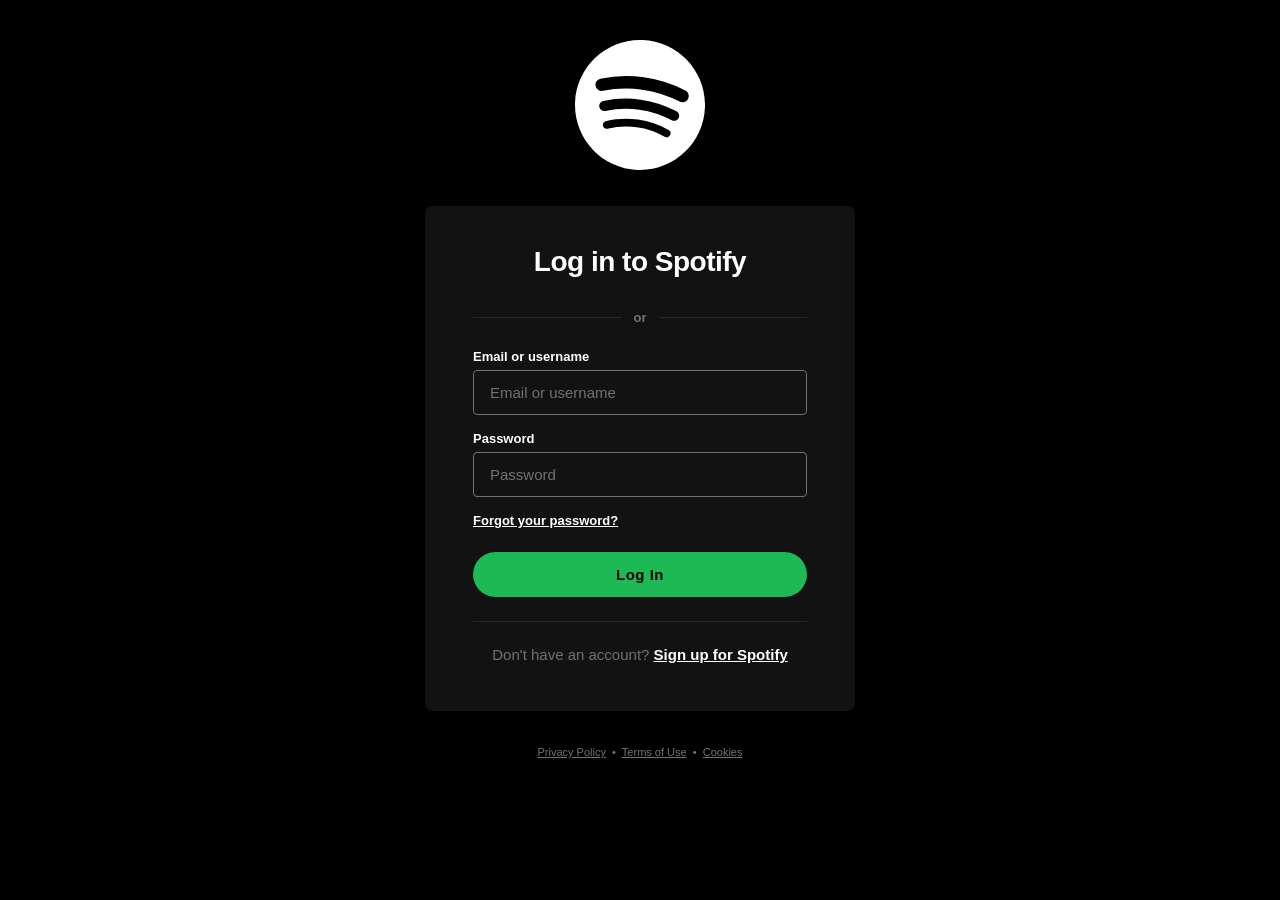
==== login.html @ a3a02062 "changes" ====
<!DOCTYPE html>
<html lang="en">
<head>
    <meta charset="UTF-8">
    <meta name="viewport" content="width=device-width, initial-scale=1.0">
    <title>Spotify - Login</title>
    <link rel="stylesheet" href="login.css">
</head>
<body>

    <div class="logo">
        <img src="logo.svg" alt="Spotify">
    </div>

    <div class="card">
        <h1>Log in to Spotify</h1>

        <div class="divider">
            <hr><span>or</span><hr>
        </div>

        <div class="error-msg" id="errorMsg"></div>

        <div class="field">
            <label>Email or username</label>
            <input type="text" id="emailInput" placeholder="Email or username">
        </div>

        <div class="field">
            <label>Password</label>
            <input type="password" id="passInput" placeholder="Password">
        </div>

        <span class="forgot">Forgot your password?</span>

        <button class="login-btn" id="loginBtn">Log In</button>

        <div class="signup-link">
            Don't have an account? <a href="#">Sign up for Spotify</a>
        </div>
    </div>

    <footer>
        <p>
            <a href="#">Privacy Policy</a> &nbsp;•&nbsp;
            <a href="#">Terms of Use</a> &nbsp;•&nbsp;
            <a href="#">Cookies</a>
        </p>
    </footer>

    <script src="login.js"></script>
</body>
</html>
---- login.css ----
* {
            margin: 0;
            padding: 0;
            box-sizing: border-box;
        }

        body {
            background: #000;
            color: #fff;
            font-family: 'Helvetica Neue', Arial, sans-serif;
            min-height: 100vh;
            display: flex;
            flex-direction: column;
            align-items: center;
        }

        /* ── LOGO ── */
        .logo {
            padding: 40px 0 32px;
        }

        .logo img {
            width: 130px;
            filter: invert(1);
        }

        /* ── CARD ── */
        .card {
            background: #121212;
            border-radius: 8px;
            padding: 40px 48px 48px;
            width: 100%;
            max-width: 430px;
            display: flex;
            flex-direction: column;
            align-items: center;
            animation: fadeUp 0.4s ease;
        }

        @keyframes fadeUp {
            from { opacity: 0; transform: translateY(16px); }
            to   { opacity: 1; transform: translateY(0); }
        }

        .card h1 {
            font-size: 28px;
            font-weight: 700;
            text-align: center;
            margin-bottom: 32px;
            letter-spacing: -0.5px;
        }

        /* ── DIVIDER ── */
        .divider {
            width: 100%;
            display: flex;
            align-items: center;
            gap: 12px;
            margin-bottom: 24px;
        }

        .divider hr {
            flex: 1;
            border: none;
            border-top: 1px solid #292929;
        }

        .divider span {
            font-size: 13px;
            color: #727272;
            font-weight: 700;
        }

        /* ── FORM FIELDS ── */
        .field {
            width: 100%;
            display: flex;
            flex-direction: column;
            gap: 6px;
            margin-bottom: 16px;
        }

        .field label {
            font-size: 13px;
            font-weight: 700;
        }

        .field input {
            width: 100%;
            padding: 13px 16px;
            background: #121212;
            border: 1px solid #727272;
            border-radius: 4px;
            color: #fff;
            font-size: 15px;
            font-family: inherit;
            outline: none;
            transition: border-color 0.15s, box-shadow 0.15s;
        }

        .field input:focus {
            border-color: #fff;
            box-shadow: 0 0 0 2px rgba(255,255,255,0.15);
        }

        .field input::placeholder {
            color: #727272;
        }

        /* ── FORGOT PASSWORD ── */
        .forgot {
            width: 100%;
            text-align: left;
            font-size: 13px;
            color: #fff;
            text-decoration: underline;
            cursor: pointer;
            font-weight: 700;
            margin-bottom: 24px;
            transition: color 0.15s;
        }

        .forgot:hover { color: #1DB954; }

        /* ── LOGIN BUTTON ── */
        .login-btn {
            width: 100%;
            padding: 14px;
            background: #1DB954;
            border: none;
            border-radius: 30px;
            color: #000;
            font-size: 15px;
            font-weight: 700;
            cursor: pointer;
            font-family: inherit;
            letter-spacing: 0.5px;
            transition: background 0.15s, transform 0.1s;
            margin-bottom: 24px;
        }

        .login-btn:hover {
            background: #1ed760;
            transform: scale(1.02);
        }

        .login-btn:active { transform: scale(0.98); }

        /* ── ERROR MESSAGE ── */
        .error-msg {
            width: 100%;
            background: #e91429;
            color: #fff;
            font-size: 13px;
            font-weight: 700;
            padding: 10px 14px;
            border-radius: 4px;
            margin-bottom: 12px;
            display: none;
        }

        .error-msg.show { display: block; }

        /* ── SIGNUP LINK ── */
        .signup-link {
            width: 100%;
            text-align: center;
            padding-top: 24px;
            border-top: 1px solid #292929;
            font-size: 15px;
            color: #727272;
        }

        .signup-link a {
            color: #fff;
            font-weight: 700;
            text-decoration: underline;
            cursor: pointer;
            transition: color 0.15s;
        }

        .signup-link a:hover { color: #1DB954; }

        /* ── FOOTER ── */
        footer {
            margin-top: 32px;
            padding-bottom: 32px;
            text-align: center;
        }

        footer p {
            font-size: 11px;
            color: #727272;
            line-height: 1.8;
        }

        footer a {
            color: #727272;
            text-decoration: underline;
        }

        footer a:hover { color: #fff; }

        /* ── RESPONSIVE ── */
        @media (max-width: 480px) {
            .card {
                padding: 32px 24px 40px;
                border-radius: 0;
            }
            .card h1 { font-size: 22px; }
        }
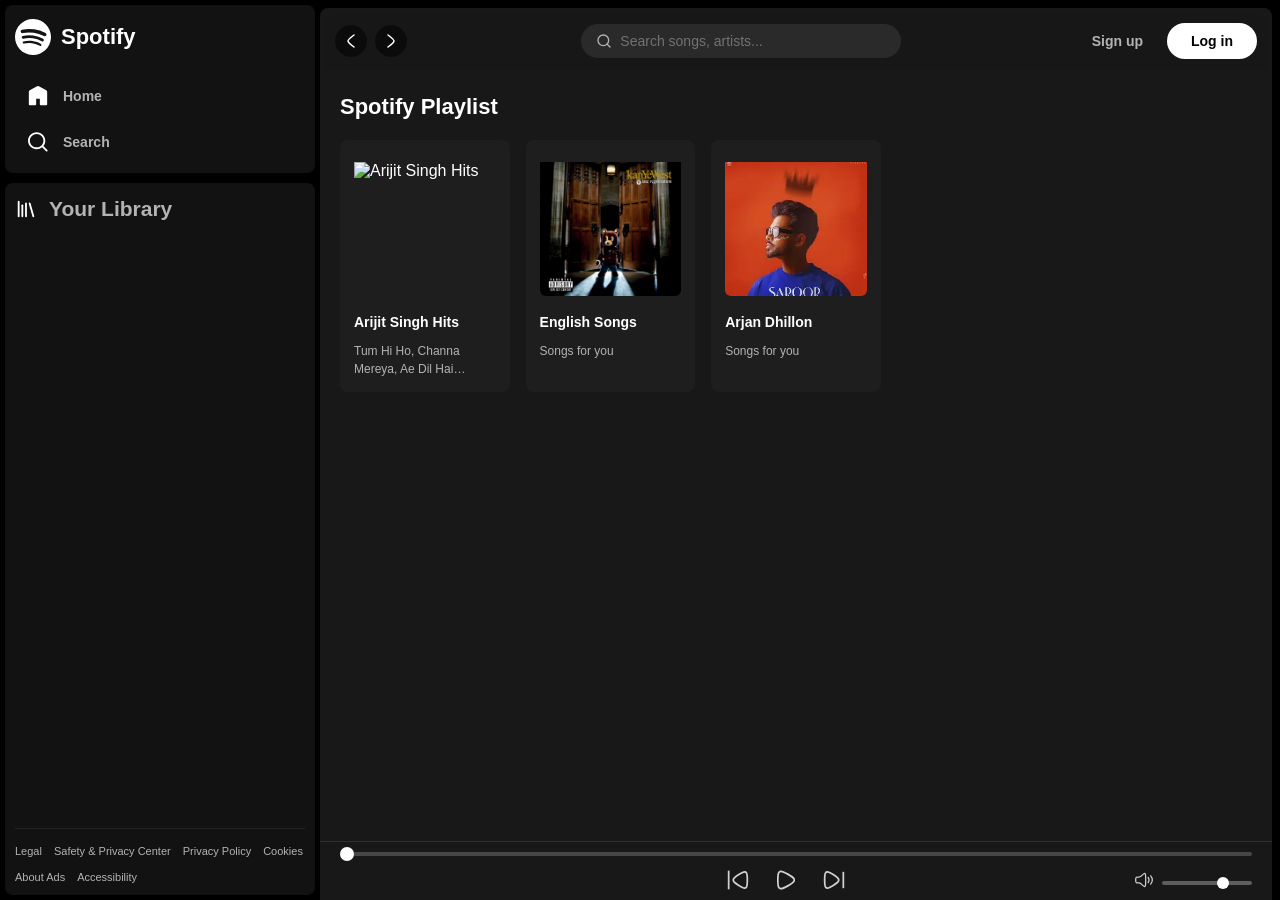
==== commit 5e4e7bc2: "search" ====
--- a/login.html
+++ b/login.html
@@ -3,51 +3,116 @@
 <head>
     <meta charset="UTF-8">
     <meta name="viewport" content="width=device-width, initial-scale=1.0">
-    <title>Spotify - Login</title>
-    <link rel="stylesheet" href="login.css">
+    <title>Spotify - Web player: Music for everyone</title>
+    <link rel="stylesheet" href="style.css">
+    <link rel="stylesheet" href="utility.css">
 </head>
 <body>
+    <div class="container flex bg_black">
 
-    <div class="logo">
-        <img src="logo.svg" alt="Spotify">
-    </div>
+        <!-- LEFT SIDEBAR -->
+        <div class="left bg_black">
+            <div class="close" id="closeBtn">
+                <img class="invert" src="cancel.svg" alt="close">
+            </div>
 
-    <div class="card">
-        <h1>Log in to Spotify</h1>
+            <div class="p-1 m-1 rounded home bg_grey">
+                <div class="logo">
+                    <img class="invert" src="logo.svg" alt="Logo">
+                    <h2 class="m-1">Spotify</h2>
+                </div>
+                <ul>
+                    <li><img class="invert" src="home.svg" alt="Home"> <a class="link" href="#">Home</a></li>
+                    <li><img class="invert" src="srch.svg" alt="Search"> <a class="link" href="#">Search</a></li>
+                </ul>
+            </div>
 
-        <div class="divider">
-            <hr><span>or</span><hr>
+            <div class="p-1 m-1 rounded lib bg_grey">
+                <div class="heading">
+                    <img class="invert" src="library-svgrepo-com.svg" alt="Library">
+                    <h2>Your Library</h2>
+                </div>
+                <div class="songList">
+                    <ul></ul>
+                </div>
+                <div class="footer">
+                    <div><a href="https://www.spotify.com/in-en/legal/"><span>Legal</span></a></div>
+                    <div><a href="https://www.spotify.com/in-en/safetyandprivacy/"><span>Safety &amp; Privacy Center</span></a></div>
+                    <div><a href="https://www.spotify.com/in-en/legal/privacy-policy/"><span>Privacy Policy</span></a></div>
+                    <div><a href="https://www.spotify.com/in-en/legal/cookies-policy/"><span>Cookies</span></a></div>
+                    <div><a href="https://www.spotify.com/in-en/legal/privacy-policy/#s3"><span>About Ads</span></a></div>
+                    <div><a href="https://www.spotify.com/in-en/accessibility/"><span>Accessibility</span></a></div>
+                </div>
+            </div>
         </div>
 
-        <div class="error-msg" id="errorMsg"></div>
+        <!-- RIGHT CONTENT -->
+        <div class="rounded right bg_grey">
+            <div class="p-1 m-1 header">
+                <img class="invert hamburger" id="hamburger" src="hamburger.svg" alt="menu">
 
-        <div class="field">
-            <label>Email or username</label>
-            <input type="text" id="emailInput" placeholder="Email or username">
-        </div>
+                <div class="nav">
+                    <svg class="arrow" xmlns="http://www.w3.org/2000/svg" viewBox="0 0 24 24" width="24" height="24"
+                        fill="none" stroke="currentColor" stroke-width="1.5" stroke-linecap="round" stroke-linejoin="round">
+                        <path d="M15 6C15 6 9.00001 10.4189 9 12C8.99999 13.5812 15 18 15 18" />
+                    </svg>
+                    <svg class="arrow" xmlns="http://www.w3.org/2000/svg" viewBox="0 0 24 24" width="24" height="24"
+                        fill="none" stroke="currentColor" stroke-width="1.5" stroke-linecap="round" stroke-linejoin="round">
+                        <path d="M9.00005 6C9.00005 6 15 10.4189 15 12C15 13.5812 9 18 9 18" />
+                    </svg>
+                </div>
 
-        <div class="field">
-            <label>Password</label>
-            <input type="password" id="passInput" placeholder="Password">
-        </div>
+                <!-- ✅ SEARCH BAR — nav ke baad add kiya -->
+                <div class="search-wrap">
+                    <div class="search-box">
+                        <svg width="16" height="16" viewBox="0 0 24 24" fill="none" stroke="#b3b3b3" stroke-width="2" stroke-linecap="round">
+                            <circle cx="11" cy="11" r="8"/><path d="m21 21-4.35-4.35"/>
+                        </svg>
+                        <input type="text" id="searchInput" placeholder="Search songs, artists..." autocomplete="off">
+                        <button class="search-clear" id="searchClear">✕</button>
+                    </div>
+                    <!-- Search results dropdown -->
+                    <div class="search-results" id="searchResults"></div>
+                </div>
 
-        <span class="forgot">Forgot your password?</span>
+                <div class="button">
+                    <button class="signbtn" onclick="window.location.href='login.html'">Sign up</button>
+                    <button class="loginbtn" onclick="window.location.href='login.html'">Log in</button>
+                </div>
+            </div>
 
-        <button class="login-btn" id="loginBtn">Log In</button>
+            <div class="spotpl">
+                <h1>Spotify Playlist</h1>
+                <div class="cardcontainer"></div>
 
-        <div class="signup-link">
-            Don't have an account? <a href="#">Sign up for Spotify</a>
+                <!-- PLAYBAR -->
+                <div class="playbar">
+                    <div class="seekbar">
+                        <div class="circle_"></div>
+                    </div>
+                    <div class="abovebar">
+                        <div class="songinfo"></div>
+                        <div class="songbtn">
+                            <img width="35" id="previous" src="prev.svg" alt="previous">
+                            <img width="35" id="play" src="play.svg" alt="play">
+                            <img width="35" id="next" src="next.svg" alt="next">
+                        </div>
+                        <div class="timenvol">
+                            <div class="songtime"></div>
+                            <div class="volume">
+                                <img src="volume.svg" alt="volume">
+                                <div class="range">
+                                    <input type="range" name="volume" id="volumeRange" min="0" max="100" value="70">
+                                </div>
+                            </div>
+                        </div>
+                    </div>
+                </div>
+            </div>
         </div>
     </div>
 
-    <footer>
-        <p>
-            <a href="#">Privacy Policy</a> &nbsp;•&nbsp;
-            <a href="#">Terms of Use</a> &nbsp;•&nbsp;
-            <a href="#">Cookies</a>
-        </p>
-    </footer>
-
-    <script src="login.js"></script>
+    <div class="overlay" id="overlay"></div>
+    <script src="spot.js"></script>
 </body>
 </html>
--- a/style.css
+++ b/style.css
@@ -0,0 +1,851 @@
+:root {
+    --green: #1DB954;
+    --green-hover: #1ed760;
+    --black: #000000;
+    --dark: #121212;
+    --surface: #181818;
+    --card-bg: #1e1e1e;
+    --card-hover: #2a2a2a;
+    --text: #ffffff;
+    --text-muted: #b3b3b3;
+    --sidebar-width: 320px;
+    --playbar-height: 90px;
+    --transition: 0.3s ease;
+}
+
+* {
+    padding: 0;
+    margin: 0;
+    box-sizing: border-box;
+    font-family: 'Roboto', sans-serif;
+}
+
+body {
+    background-color: var(--black);
+    color: var(--text);
+    overflow: hidden;
+    height: 100vh;
+}
+
+::-webkit-scrollbar { width: 6px; }
+::-webkit-scrollbar-track { background: transparent; }
+::-webkit-scrollbar-thumb { background: #333; border-radius: 3px; }
+::-webkit-scrollbar-thumb:hover { background: #555; }
+
+.container {
+    display: flex;
+    height: 100vh;
+    overflow: hidden;
+}
+
+/* ===== LEFT SIDEBAR ===== */
+.left {
+    width: var(--sidebar-width);
+    min-width: var(--sidebar-width);
+    height: 100vh;
+    display: flex;
+    flex-direction: column;
+    overflow: hidden;
+    flex-shrink: 0;
+    transition: left var(--transition);
+}
+
+.close {
+    display: none;
+    position: absolute;
+    top: 12px;
+    right: 12px;
+    z-index: 10;
+    cursor: pointer;
+    padding: 6px;
+    border-radius: 50%;
+    background: rgba(255,255,255,0.1);
+    transition: background var(--transition);
+}
+
+.close:hover { background: rgba(255,255,255,0.2); }
+.close img { width: 20px; height: 20px; display: block; }
+
+.home {
+    margin: 8px 8px 4px 8px;
+    padding: 16px;
+    flex-shrink: 0;
+}
+
+.home .logo {
+    display: flex;
+    align-items: center;
+    gap: 10px;
+    margin-bottom: 16px;
+    padding: 4px 0;
+}
+
+.home .logo img { width: 36px; height: 36px; flex-shrink: 0; }
+
+.home .logo h2 {
+    font-size: 22px;
+    font-weight: 700;
+    line-height: 1;
+    margin: 0;
+}
+
+.home ul {
+    list-style: none;
+    display: flex;
+    flex-direction: column;
+    gap: 4px;
+}
+
+.home ul li {
+    display: flex;
+    align-items: center;
+    gap: 14px;
+    padding: 10px 12px;
+    border-radius: 6px;
+    cursor: pointer;
+    transition: background var(--transition);
+}
+
+.home ul li:hover { background: rgba(255,255,255,0.07); }
+.home ul li img { width: 22px; height: 22px; flex-shrink: 0; }
+.home ul li a {
+    font-size: 14px;
+    font-weight: 600;
+    color: var(--text-muted);
+    transition: color var(--transition);
+}
+.home ul li:hover a { color: var(--text); }
+
+.lib {
+    margin: 4px 8px 8px 8px;
+    padding: 16px;
+    flex: 1;
+    display: flex;
+    flex-direction: column;
+    overflow: hidden;
+    position: relative;
+}
+
+.heading {
+    display: flex;
+    align-items: center;
+    gap: 12px;
+    padding: 4px 0 12px;
+    font-weight: 700;
+    font-size: 14px;
+    color: var(--text-muted);
+    flex-shrink: 0;
+}
+
+.heading img { width: 22px; height: 22px; }
+
+/* ===== SONG LIST ===== */
+.songList {
+    flex: 1;
+    overflow-y: auto;
+    overflow-x: hidden;
+    margin-bottom: 8px;
+    scrollbar-width: thin;
+    scrollbar-color: #333 transparent;
+}
+
+.songList ul {
+    list-style: none;
+    padding: 0;
+    display: flex;
+    flex-direction: column;
+    gap: 2px;
+}
+
+.songList ul li {
+    display: flex;
+    align-items: center;
+    gap: 10px;
+    padding: 8px 10px;
+    border-radius: 8px;
+    cursor: pointer;
+    transition: background var(--transition);
+    border: none !important;
+}
+
+.songList ul li:hover { background: rgba(255,255,255,0.07); }
+
+.songList ul li img {
+    width: 42px;
+    height: 42px;
+    border-radius: 4px;
+    flex-shrink: 0;
+    object-fit: cover;
+}
+
+.songList ul li .info {
+    flex: 1;
+    min-width: 0;
+    top: 0 !important;
+}
+
+.songList ul li .info div:first-child {
+    font-size: 13px;
+    font-weight: 500;
+    color: var(--text);
+    white-space: nowrap;
+    overflow: hidden;
+    text-overflow: ellipsis;
+    line-height: 1.4;
+}
+
+.songList ul li .info div:last-child {
+    font-size: 11px;
+    color: var(--text-muted);
+    line-height: 1.4;
+}
+
+.playnow {
+    display: flex;
+    align-items: center;
+    gap: 6px;
+    flex-shrink: 0;
+}
+
+.playnow span {
+    font-size: 11px;
+    color: var(--text-muted);
+    white-space: nowrap;
+}
+
+.playnow img { width: 20px !important; height: 20px !important; }
+
+.footer {
+    display: flex;
+    flex-wrap: wrap;
+    gap: 8px 12px;
+    padding-top: 12px;
+    border-top: 1px solid rgba(255,255,255,0.07);
+    flex-shrink: 0;
+}
+
+.footer a {
+    text-decoration: none;
+    color: var(--text-muted);
+    font-size: 11px;
+    transition: color var(--transition);
+}
+
+.footer a:hover { color: var(--text); text-decoration: underline; }
+
+/* ===== RIGHT PANEL ===== */
+.right {
+    flex: 1;
+    height: 100vh;
+    display: flex;
+    flex-direction: column;
+    overflow: hidden;
+    margin: 8px 8px 8px 0;
+    background-color: var(--surface) !important;
+    position: relative;
+    min-width: 0;
+}
+
+.header {
+    display: flex;
+    align-items: center;
+    justify-content: space-between;
+    padding: 16px 20px;
+    flex-shrink: 0;
+    background: rgba(24,24,24,0.95);
+    border-radius: 13px 13px 0 0;
+}
+
+.hamburger {
+    display: none;
+    width: 28px;
+    height: 28px;
+    cursor: pointer;
+    flex-shrink: 0;
+}
+
+.nav { display: flex; align-items: center; gap: 8px; }
+
+.arrow {
+    width: 32px;
+    height: 32px;
+    background: rgba(0,0,0,0.5);
+    border-radius: 50%;
+    cursor: pointer;
+    padding: 4px;
+    transition: background var(--transition);
+    color: white;
+}
+
+.arrow:hover { background: rgba(255,255,255,0.1); }
+
+.button { display: flex; align-items: center; gap: 8px; flex-shrink: 0; }
+
+.signbtn {
+    background: transparent;
+    border: none;
+    color: var(--text-muted);
+    font-size: 14px;
+    font-weight: 700;
+    cursor: pointer;
+    padding: 8px 16px;
+    border-radius: 20px;
+    transition: all var(--transition);
+    font-family: inherit;
+}
+
+.signbtn:hover { color: var(--text); transform: scale(1.03); }
+
+.loginbtn {
+    background: var(--text);
+    border: none;
+    color: var(--black);
+    font-size: 14px;
+    font-weight: 700;
+    cursor: pointer;
+    padding: 10px 24px;
+    border-radius: 20px;
+    transition: all var(--transition);
+    font-family: inherit;
+}
+
+.loginbtn:hover { background: #f0f0f0; transform: scale(1.03); }
+
+/* ===== MAIN CONTENT ===== */
+.spotpl {
+    flex: 1;
+    padding: 20px;
+    overflow-y: auto;
+    padding-bottom: calc(var(--playbar-height) + 40px);
+    scrollbar-width: thin;
+    scrollbar-color: #333 transparent;
+}
+
+.spotpl h1 {
+    font-size: 22px;
+    font-weight: 700;
+    margin-bottom: 20px;
+}
+
+/* ===== CARDS ===== */
+.cardcontainer {
+    display: grid;
+    grid-template-columns: repeat(auto-fill, minmax(160px, 1fr));
+    gap: 16px;
+}
+
+.card {
+    background-color: var(--card-bg);
+    padding: 14px;
+    border-radius: 8px;
+    position: relative;
+    cursor: pointer;
+    transition: background var(--transition);
+    overflow: hidden;
+}
+
+.card:hover { background-color: var(--card-hover); }
+.card > * { padding-top: 8px; }
+.card > *:first-child { padding-top: 0; }
+
+.card img {
+    width: 100%;
+    aspect-ratio: 1;
+    object-fit: cover;
+    border-radius: 6px;
+    display: block;
+}
+
+.card h2 {
+    font-size: 14px;
+    font-weight: 700;
+    margin-top: 10px;
+    white-space: nowrap;
+    overflow: hidden;
+    text-overflow: ellipsis;
+}
+
+.card p {
+    font-size: 12px;
+    color: var(--text-muted);
+    line-height: 1.5;
+    display: -webkit-box;
+    -webkit-line-clamp: 2;
+    -webkit-box-orient: vertical;
+    overflow: hidden;
+    margin-top: 4px;
+}
+
+.icon-btn {
+    background-color: var(--green);
+    width: 46px;
+    height: 46px;
+    border-radius: 50%;
+    cursor: pointer;
+    display: flex;
+    align-items: center;
+    justify-content: center;
+    position: absolute;
+    right: 12px;
+    bottom: 72px;
+    opacity: 0;
+    transform: translateY(8px);
+    transition: opacity 0.25s ease, transform 0.25s ease, background 0.15s;
+    box-shadow: 0 8px 16px rgba(0,0,0,0.4);
+    z-index: 2;
+}
+
+.card:hover .icon-btn { opacity: 1; transform: translateY(0); }
+.icon-btn:hover { background-color: var(--green-hover); transform: scale(1.05) !important; }
+
+/* ===== PLAYBAR ===== */
+.playbar {
+    position: absolute;
+    bottom: 0;
+    left: 0;
+    right: 0;
+    background-color: #181818;
+    border-top: 1px solid rgba(255,255,255,0.1);
+    border-radius: 0 0 13px 13px;
+    padding: 10px 20px 14px;
+    z-index: 10;
+}
+
+.seekbar {
+    width: 100%;
+    height: 4px;
+    background-color: rgba(255,255,255,0.2);
+    border-radius: 2px;
+    cursor: pointer;
+    position: relative;
+    margin-bottom: 10px;
+    transition: height 0.1s;
+}
+
+.seekbar:hover { height: 6px; }
+
+.circle_ {
+    width: 14px;
+    height: 14px;
+    border-radius: 50%;
+    background-color: var(--text);
+    position: absolute;
+    top: 50%;
+    left: 0%;
+    transform: translateY(-50%);
+    transition: left 0.3s linear;
+    cursor: pointer;
+}
+
+.circle_:hover { transform: translateY(-50%) scale(1.3); background-color: var(--green); }
+
+.abovebar {
+    display: flex;
+    align-items: center;
+    justify-content: space-between;
+    gap: 12px;
+}
+
+.songinfo {
+    font-size: 13px;
+    font-weight: 500;
+    color: var(--text);
+    white-space: nowrap;
+    overflow: hidden;
+    text-overflow: ellipsis;
+    flex: 1;
+    min-width: 0;
+    max-width: 200px;
+}
+
+.songbtn {
+    display: flex;
+    align-items: center;
+    justify-content: center;
+    gap: 20px;
+    flex-shrink: 0;
+}
+
+.songbtn img {
+    cursor: pointer;
+    filter: invert(1);
+    width: 28px;
+    height: 28px;
+    transition: transform 0.15s, opacity 0.15s;
+    opacity: 0.8;
+}
+
+.songbtn img:hover { opacity: 1; transform: scale(1.1); }
+
+.timenvol {
+    display: flex;
+    align-items: center;
+    gap: 12px;
+    flex-shrink: 0;
+}
+
+.songtime {
+    font-size: 12px;
+    color: var(--text-muted);
+    white-space: nowrap;
+    min-width: 90px;
+    text-align: center;
+}
+
+.volume { display: flex; align-items: center; gap: 8px; }
+
+.volume img {
+    width: 20px;
+    height: 20px;
+    cursor: pointer;
+    filter: invert(1);
+    opacity: 0.8;
+    transition: opacity var(--transition);
+    flex-shrink: 0;
+}
+
+.volume img:hover { opacity: 1; }
+
+.range input {
+    width: 90px;
+    height: 4px;
+    -webkit-appearance: none;
+    appearance: none;
+    background: rgba(255,255,255,0.3);
+    border-radius: 2px;
+    cursor: pointer;
+    outline: none;
+}
+
+.range input::-webkit-slider-thumb {
+    -webkit-appearance: none;
+    width: 12px;
+    height: 12px;
+    border-radius: 50%;
+    background: var(--text);
+    cursor: pointer;
+}
+
+.range input:hover { background: rgba(255,255,255,0.5); }
+
+/* ===== OVERLAY ===== */
+.overlay {
+    display: none;
+    position: fixed;
+    inset: 0;
+    background: rgba(0,0,0,0.7);
+    z-index: 99;
+    backdrop-filter: blur(2px);
+}
+
+.overlay.active { display: block; }
+
+/* ============================================================
+   RESPONSIVE
+   ============================================================ */
+
+/* Large desktop */
+@media (min-width: 1400px) {
+    :root { --sidebar-width: 340px; }
+    .cardcontainer { grid-template-columns: repeat(auto-fill, minmax(180px, 1fr)); }
+}
+
+/* Tablet landscape */
+@media (max-width: 1199px) {
+    :root { --sidebar-width: 260px; }
+    .home .logo h2 { font-size: 18px; }
+    .cardcontainer { grid-template-columns: repeat(auto-fill, minmax(140px, 1fr)); gap: 12px; }
+    .songinfo { max-width: 150px; }
+    .signbtn { display: none; }
+}
+
+/* Tablet portrait — sidebar drawer */
+@media (max-width: 899px) {
+    .left {
+        position: fixed;
+        top: 0;
+        left: -100%;
+        width: 280px !important;
+        min-width: 280px !important;
+        height: 100vh;
+        z-index: 100;
+        background-color: #121212 !important;
+        box-shadow: 4px 0 20px rgba(0,0,0,0.5);
+        transition: left var(--transition);
+    }
+
+    .left.open { left: 0; }
+    .close { display: flex; align-items: center; justify-content: center; }
+    .right { margin: 8px; width: calc(100vw - 16px); border-radius: 13px; }
+    .hamburger { display: block; }
+    .nav { display: none; }
+    .cardcontainer { grid-template-columns: repeat(auto-fill, minmax(130px, 1fr)); gap: 10px; }
+    .songinfo { max-width: 120px; font-size: 11px; }
+    .songtime { min-width: 70px; font-size: 11px; }
+    .range input { width: 70px; }
+}
+
+/* ===== MOBILE (max 600px) ===== */
+@media (max-width: 600px) {
+    body { overflow: hidden; }
+
+    .right {
+        margin: 0;
+        border-radius: 0;
+        height: 100vh;
+    }
+
+    .header {
+        padding: 10px 14px;
+        border-radius: 0;
+    }
+
+    .hamburger { display: block; width: 26px; height: 26px; }
+
+    .signbtn { display: none; }
+
+    .loginbtn { padding: 8px 14px; font-size: 13px; }
+
+    .spotpl {
+        padding: 12px;
+        padding-bottom: 140px;
+    }
+
+    .spotpl h1 { font-size: 17px; margin-bottom: 12px; }
+
+    /* 2 columns on mobile */
+    .cardcontainer {
+        grid-template-columns: repeat(2, 1fr);
+        gap: 10px;
+    }
+
+    .card { padding: 10px; }
+    .card h2 { font-size: 12px; }
+    .card p { font-size: 10px; }
+
+    .icon-btn {
+        width: 34px;
+        height: 34px;
+        right: 8px;
+        bottom: 58px;
+    }
+
+    /* ===== PLAYBAR MOBILE ===== */
+    .playbar {
+        border-radius: 0;
+        padding: 8px 12px 10px;
+    }
+
+    .seekbar { margin-bottom: 8px; }
+
+    .abovebar {
+        flex-wrap: wrap;
+        justify-content: space-between;
+        gap: 4px;
+    }
+
+    /* Song name — top full width */
+    .songinfo {
+        order: 0;
+        width: 100%;
+        max-width: 100%;
+        text-align: center;
+        font-size: 12px;
+        margin-bottom: 2px;
+    }
+
+    /* Controls — center */
+    .songbtn {
+        order: 1;
+        gap: 20px;
+        flex: 1;
+        justify-content: center;
+    }
+
+    .songbtn img { width: 26px; height: 26px; }
+
+    /* Time + Volume — right side */
+    .timenvol {
+        order: 2;
+        gap: 8px;
+        flex-shrink: 0;
+    }
+
+    .songtime {
+        min-width: auto;
+        font-size: 10px;
+        display: none; /* mobile pe hide karo — space bachao */
+    }
+
+    .volume { gap: 6px; }
+    .volume img { width: 18px; height: 18px; }
+    .range input { width: 60px; }
+
+    /* Sidebar mobile */
+    .left { width: 82vw !important; min-width: unset !important; }
+    .lib { min-height: unset; }
+    .footer { display: none; }
+    .songList { height: calc(100vh - 250px); }
+
+    .songList ul li { padding: 8px; }
+    .songList ul li img { width: 36px; height: 36px; }
+    .songList ul li .info div:first-child { font-size: 12px; }
+    .playnow span { display: none; }
+}
+
+/* Very small mobile */
+@media (max-width: 380px) {
+    .cardcontainer { grid-template-columns: repeat(2, 1fr); gap: 8px; }
+    .card { padding: 8px; }
+    .card h2 { font-size: 11px; }
+    .songbtn img { width: 22px; height: 22px; }
+    .spotpl h1 { font-size: 15px; }
+    .loginbtn { padding: 6px 10px; font-size: 12px; }
+}
+
+
+/* ===== SEARCH BAR ===== */
+.search-wrap {
+    position: relative;
+    flex: 1;
+    max-width: 320px;
+    margin: 0 12px;
+}
+
+.search-box {
+    display: flex;
+    align-items: center;
+    gap: 8px;
+    background: #2a2a2a;
+    border: 1px solid transparent;
+    border-radius: 20px;
+    padding: 8px 14px;
+    transition: border-color 0.2s, background 0.2s;
+}
+
+.search-box:focus-within {
+    border-color: #fff;
+    background: #3a3a3a;
+}
+
+.search-box svg { flex-shrink: 0; }
+
+.search-box input {
+    flex: 1;
+    background: transparent;
+    border: none;
+    outline: none;
+    color: #fff;
+    font-size: 14px;
+    font-family: inherit;
+    min-width: 0;
+}
+
+.search-box input::placeholder { color: #727272; }
+
+.search-clear {
+    background: none;
+    border: none;
+    color: #727272;
+    cursor: pointer;
+    font-size: 12px;
+    padding: 0;
+    display: none;
+    transition: color 0.15s;
+}
+
+.search-clear:hover { color: #fff; }
+.search-clear.visible { display: block; }
+
+/* ===== SEARCH RESULTS DROPDOWN ===== */
+.search-results {
+    position: absolute;
+    top: calc(100% + 8px);
+    left: 0;
+    right: 0;
+    background: #282828;
+    border-radius: 8px;
+    box-shadow: 0 8px 24px rgba(0,0,0,0.6);
+    max-height: 360px;
+    overflow-y: auto;
+    z-index: 200;
+    display: none;
+    scrollbar-width: thin;
+    scrollbar-color: #444 transparent;
+}
+
+.search-results.open { display: block; }
+
+.search-result-item {
+    display: flex;
+    align-items: center;
+    gap: 12px;
+    padding: 10px 14px;
+    cursor: pointer;
+    transition: background 0.15s;
+    border-radius: 4px;
+}
+
+.search-result-item:hover { background: rgba(255,255,255,0.1); }
+
+.search-result-item img {
+    width: 40px;
+    height: 40px;
+    border-radius: 4px;
+    object-fit: cover;
+    flex-shrink: 0;
+}
+
+.search-result-info { flex: 1; min-width: 0; }
+
+.search-result-name {
+    font-size: 13px;
+    font-weight: 600;
+    color: #fff;
+    white-space: nowrap;
+    overflow: hidden;
+    text-overflow: ellipsis;
+}
+
+.search-result-folder {
+    font-size: 11px;
+    color: #b3b3b3;
+    margin-top: 2px;
+}
+
+.search-result-play {
+    width: 30px;
+    height: 30px;
+    background: var(--green);
+    border-radius: 50%;
+    display: flex;
+    align-items: center;
+    justify-content: center;
+    opacity: 0;
+    transition: opacity 0.15s;
+    flex-shrink: 0;
+}
+
+.search-result-item:hover .search-result-play { opacity: 1; }
+
+.search-no-results {
+    padding: 20px;
+    text-align: center;
+    color: #727272;
+    font-size: 14px;
+}
+
+/* Mobile search */
+@media (max-width: 600px) {
+    .search-wrap {
+        max-width: 140px;
+        margin: 0 6px;
+    }
+
+    .search-box { padding: 6px 10px; }
+    .search-box input { font-size: 12px; }
+}
+
+@media (max-width: 380px) {
+    .search-wrap { max-width: 110px; }
+}
--- a/utility.css
+++ b/utility.css
@@ -0,0 +1,111 @@
+/* ============================================
+   SPOTIFY CLONE — utility.css
+   ============================================ */
+
+.border {
+    border: 1px solid rgba(255, 255, 255, 0.05);
+}
+
+.flex {
+    display: flex;
+}
+
+.flex-col {
+    flex-direction: column;
+}
+
+.justify-center {
+    justify-content: center;
+}
+
+.justify-between {
+    justify-content: space-between;
+}
+
+.items-center {
+    align-items: center;
+}
+
+.bg_black {
+    background-color: #000000;
+    color: white;
+}
+
+.bg_grey {
+    background-color: #121212;
+    color: white;
+}
+
+.link {
+    color: white;
+    text-decoration: none;
+    transition: color 0.2s;
+}
+
+.link:hover {
+    color: #1DB954;
+    text-decoration: underline;
+}
+
+.invert {
+    filter: invert(1);
+}
+
+.rounded {
+    border-radius: 8px;
+}
+
+.rounded-full {
+    border-radius: 50%;
+}
+
+.m-1 {
+    margin: 5px;
+}
+
+.m-2 {
+    margin: 10px;
+}
+
+.p-1 {
+    padding: 10px;
+}
+
+.p-2 {
+    padding: 20px;
+}
+
+.space_btw {
+    justify-content: space-between;
+}
+
+.text-muted {
+    color: #b3b3b3;
+}
+
+.text-green {
+    color: #1DB954;
+}
+
+.hidden {
+    display: none !important;
+}
+
+.w-full {
+    width: 100%;
+}
+
+.cursor-pointer {
+    cursor: pointer;
+}
+
+.gap-1 { gap: 4px; }
+.gap-2 { gap: 8px; }
+.gap-3 { gap: 12px; }
+.gap-4 { gap: 16px; }
+
+.truncate {
+    white-space: nowrap;
+    overflow: hidden;
+    text-overflow: ellipsis;
+}
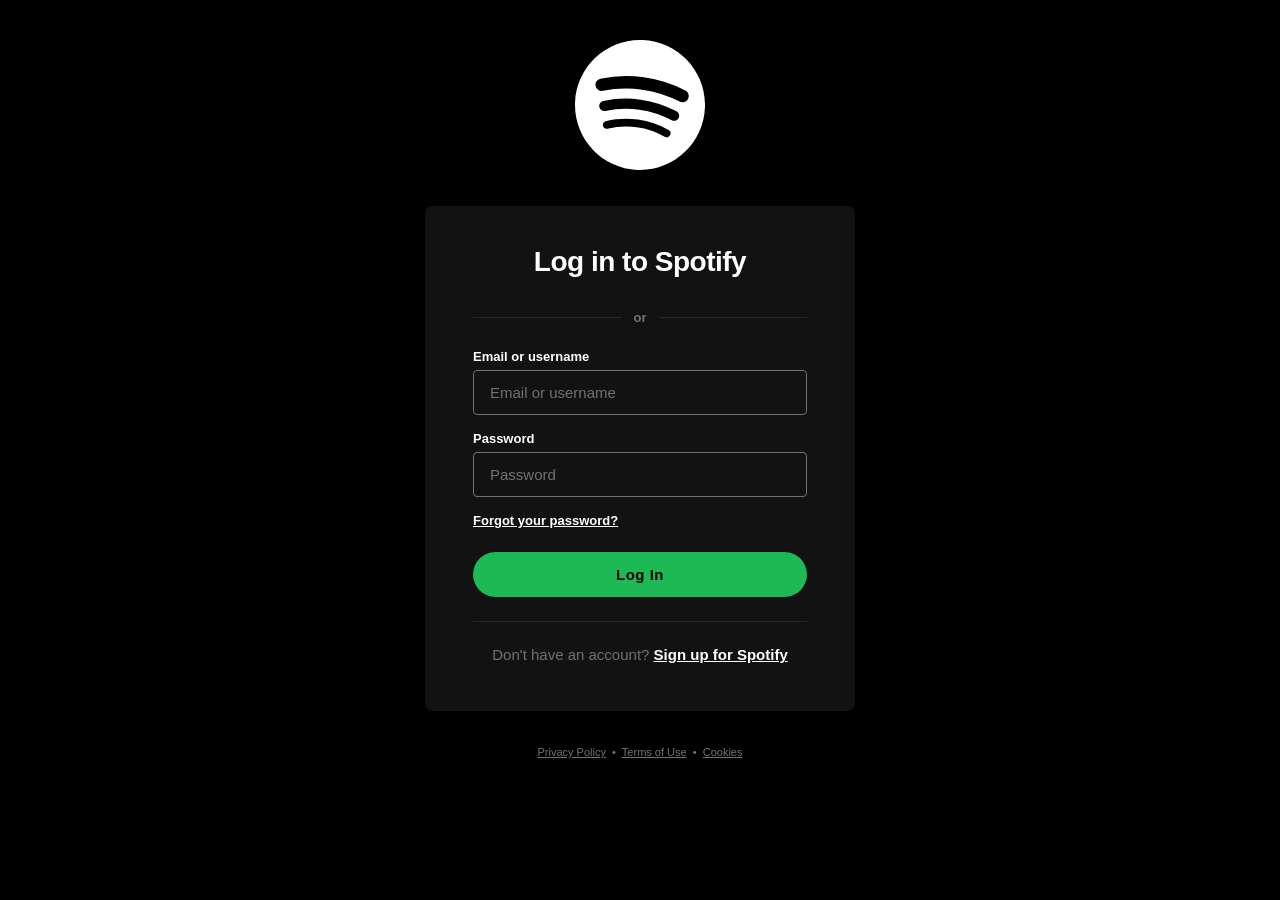
==== commit 41d1685f: "update login" ====
--- a/login.html
+++ b/login.html
@@ -3,116 +3,51 @@
 <head>
     <meta charset="UTF-8">
     <meta name="viewport" content="width=device-width, initial-scale=1.0">
-    <title>Spotify - Web player: Music for everyone</title>
-    <link rel="stylesheet" href="style.css">
-    <link rel="stylesheet" href="utility.css">
+    <title>Spotify - Login</title>
+    <link rel="stylesheet" href="login.css">
 </head>
 <body>
-    <div class="container flex bg_black">
 
-        <!-- LEFT SIDEBAR -->
-        <div class="left bg_black">
-            <div class="close" id="closeBtn">
-                <img class="invert" src="cancel.svg" alt="close">
-            </div>
+    <div class="logo">
+        <img src="logo.svg" alt="Spotify">
+    </div>
 
-            <div class="p-1 m-1 rounded home bg_grey">
-                <div class="logo">
-                    <img class="invert" src="logo.svg" alt="Logo">
-                    <h2 class="m-1">Spotify</h2>
-                </div>
-                <ul>
-                    <li><img class="invert" src="home.svg" alt="Home"> <a class="link" href="#">Home</a></li>
-                    <li><img class="invert" src="srch.svg" alt="Search"> <a class="link" href="#">Search</a></li>
-                </ul>
-            </div>
+    <div class="card">
+        <h1>Log in to Spotify</h1>
 
-            <div class="p-1 m-1 rounded lib bg_grey">
-                <div class="heading">
-                    <img class="invert" src="library-svgrepo-com.svg" alt="Library">
-                    <h2>Your Library</h2>
-                </div>
-                <div class="songList">
-                    <ul></ul>
-                </div>
-                <div class="footer">
-                    <div><a href="https://www.spotify.com/in-en/legal/"><span>Legal</span></a></div>
-                    <div><a href="https://www.spotify.com/in-en/safetyandprivacy/"><span>Safety &amp; Privacy Center</span></a></div>
-                    <div><a href="https://www.spotify.com/in-en/legal/privacy-policy/"><span>Privacy Policy</span></a></div>
-                    <div><a href="https://www.spotify.com/in-en/legal/cookies-policy/"><span>Cookies</span></a></div>
-                    <div><a href="https://www.spotify.com/in-en/legal/privacy-policy/#s3"><span>About Ads</span></a></div>
-                    <div><a href="https://www.spotify.com/in-en/accessibility/"><span>Accessibility</span></a></div>
-                </div>
-            </div>
+        <div class="divider">
+            <hr><span>or</span><hr>
         </div>
 
-        <!-- RIGHT CONTENT -->
-        <div class="rounded right bg_grey">
-            <div class="p-1 m-1 header">
-                <img class="invert hamburger" id="hamburger" src="hamburger.svg" alt="menu">
+        <div class="error-msg" id="errorMsg"></div>
 
-                <div class="nav">
-                    <svg class="arrow" xmlns="http://www.w3.org/2000/svg" viewBox="0 0 24 24" width="24" height="24"
-                        fill="none" stroke="currentColor" stroke-width="1.5" stroke-linecap="round" stroke-linejoin="round">
-                        <path d="M15 6C15 6 9.00001 10.4189 9 12C8.99999 13.5812 15 18 15 18" />
-                    </svg>
-                    <svg class="arrow" xmlns="http://www.w3.org/2000/svg" viewBox="0 0 24 24" width="24" height="24"
-                        fill="none" stroke="currentColor" stroke-width="1.5" stroke-linecap="round" stroke-linejoin="round">
-                        <path d="M9.00005 6C9.00005 6 15 10.4189 15 12C15 13.5812 9 18 9 18" />
-                    </svg>
-                </div>
+        <div class="field">
+            <label>Email or username</label>
+            <input type="text" id="emailInput" placeholder="Email or username">
+        </div>
 
-                <!-- ✅ SEARCH BAR — nav ke baad add kiya -->
-                <div class="search-wrap">
-                    <div class="search-box">
-                        <svg width="16" height="16" viewBox="0 0 24 24" fill="none" stroke="#b3b3b3" stroke-width="2" stroke-linecap="round">
-                            <circle cx="11" cy="11" r="8"/><path d="m21 21-4.35-4.35"/>
-                        </svg>
-                        <input type="text" id="searchInput" placeholder="Search songs, artists..." autocomplete="off">
-                        <button class="search-clear" id="searchClear">✕</button>
-                    </div>
-                    <!-- Search results dropdown -->
-                    <div class="search-results" id="searchResults"></div>
-                </div>
+        <div class="field">
+            <label>Password</label>
+            <input type="password" id="passInput" placeholder="Password">
+        </div>
 
-                <div class="button">
-                    <button class="signbtn" onclick="window.location.href='login.html'">Sign up</button>
-                    <button class="loginbtn" onclick="window.location.href='login.html'">Log in</button>
-                </div>
-            </div>
+        <span class="forgot">Forgot your password?</span>
 
-            <div class="spotpl">
-                <h1>Spotify Playlist</h1>
-                <div class="cardcontainer"></div>
+        <button class="login-btn" id="loginBtn">Log In</button>
 
-                <!-- PLAYBAR -->
-                <div class="playbar">
-                    <div class="seekbar">
-                        <div class="circle_"></div>
-                    </div>
-                    <div class="abovebar">
-                        <div class="songinfo"></div>
-                        <div class="songbtn">
-                            <img width="35" id="previous" src="prev.svg" alt="previous">
-                            <img width="35" id="play" src="play.svg" alt="play">
-                            <img width="35" id="next" src="next.svg" alt="next">
-                        </div>
-                        <div class="timenvol">
-                            <div class="songtime"></div>
-                            <div class="volume">
-                                <img src="volume.svg" alt="volume">
-                                <div class="range">
-                                    <input type="range" name="volume" id="volumeRange" min="0" max="100" value="70">
-                                </div>
-                            </div>
-                        </div>
-                    </div>
-                </div>
-            </div>
+        <div class="signup-link">
+            Don't have an account? <a href="#">Sign up for Spotify</a>
         </div>
     </div>
 
-    <div class="overlay" id="overlay"></div>
-    <script src="spot.js"></script>
+    <footer>
+        <p>
+            <a href="#">Privacy Policy</a> &nbsp;•&nbsp;
+            <a href="#">Terms of Use</a> &nbsp;•&nbsp;
+            <a href="#">Cookies</a>
+        </p>
+    </footer>
+
+    <script src="login.js"></script>
 </body>
 </html>
--- a/login.css
+++ b/login.css
@@ -0,0 +1,211 @@
+* {
+            margin: 0;
+            padding: 0;
+            box-sizing: border-box;
+        }
+
+        body {
+            background: #000;
+            color: #fff;
+            font-family: 'Helvetica Neue', Arial, sans-serif;
+            min-height: 100vh;
+            display: flex;
+            flex-direction: column;
+            align-items: center;
+        }
+
+        /* ── LOGO ── */
+        .logo {
+            padding: 40px 0 32px;
+        }
+
+        .logo img {
+            width: 130px;
+            filter: invert(1);
+        }
+
+        /* ── CARD ── */
+        .card {
+            background: #121212;
+            border-radius: 8px;
+            padding: 40px 48px 48px;
+            width: 100%;
+            max-width: 430px;
+            display: flex;
+            flex-direction: column;
+            align-items: center;
+            animation: fadeUp 0.4s ease;
+        }
+
+        @keyframes fadeUp {
+            from { opacity: 0; transform: translateY(16px); }
+            to   { opacity: 1; transform: translateY(0); }
+        }
+
+        .card h1 {
+            font-size: 28px;
+            font-weight: 700;
+            text-align: center;
+            margin-bottom: 32px;
+            letter-spacing: -0.5px;
+        }
+
+        /* ── DIVIDER ── */
+        .divider {
+            width: 100%;
+            display: flex;
+            align-items: center;
+            gap: 12px;
+            margin-bottom: 24px;
+        }
+
+        .divider hr {
+            flex: 1;
+            border: none;
+            border-top: 1px solid #292929;
+        }
+
+        .divider span {
+            font-size: 13px;
+            color: #727272;
+            font-weight: 700;
+        }
+
+        /* ── FORM FIELDS ── */
+        .field {
+            width: 100%;
+            display: flex;
+            flex-direction: column;
+            gap: 6px;
+            margin-bottom: 16px;
+        }
+
+        .field label {
+            font-size: 13px;
+            font-weight: 700;
+        }
+
+        .field input {
+            width: 100%;
+            padding: 13px 16px;
+            background: #121212;
+            border: 1px solid #727272;
+            border-radius: 4px;
+            color: #fff;
+            font-size: 15px;
+            font-family: inherit;
+            outline: none;
+            transition: border-color 0.15s, box-shadow 0.15s;
+        }
+
+        .field input:focus {
+            border-color: #fff;
+            box-shadow: 0 0 0 2px rgba(255,255,255,0.15);
+        }
+
+        .field input::placeholder {
+            color: #727272;
+        }
+
+        /* ── FORGOT PASSWORD ── */
+        .forgot {
+            width: 100%;
+            text-align: left;
+            font-size: 13px;
+            color: #fff;
+            text-decoration: underline;
+            cursor: pointer;
+            font-weight: 700;
+            margin-bottom: 24px;
+            transition: color 0.15s;
+        }
+
+        .forgot:hover { color: #1DB954; }
+
+        /* ── LOGIN BUTTON ── */
+        .login-btn {
+            width: 100%;
+            padding: 14px;
+            background: #1DB954;
+            border: none;
+            border-radius: 30px;
+            color: #000;
+            font-size: 15px;
+            font-weight: 700;
+            cursor: pointer;
+            font-family: inherit;
+            letter-spacing: 0.5px;
+            transition: background 0.15s, transform 0.1s;
+            margin-bottom: 24px;
+        }
+
+        .login-btn:hover {
+            background: #1ed760;
+            transform: scale(1.02);
+        }
+
+        .login-btn:active { transform: scale(0.98); }
+
+        /* ── ERROR MESSAGE ── */
+        .error-msg {
+            width: 100%;
+            background: #e91429;
+            color: #fff;
+            font-size: 13px;
+            font-weight: 700;
+            padding: 10px 14px;
+            border-radius: 4px;
+            margin-bottom: 12px;
+            display: none;
+        }
+
+        .error-msg.show { display: block; }
+
+        /* ── SIGNUP LINK ── */
+        .signup-link {
+            width: 100%;
+            text-align: center;
+            padding-top: 24px;
+            border-top: 1px solid #292929;
+            font-size: 15px;
+            color: #727272;
+        }
+
+        .signup-link a {
+            color: #fff;
+            font-weight: 700;
+            text-decoration: underline;
+            cursor: pointer;
+            transition: color 0.15s;
+        }
+
+        .signup-link a:hover { color: #1DB954; }
+
+        /* ── FOOTER ── */
+        footer {
+            margin-top: 32px;
+            padding-bottom: 32px;
+            text-align: center;
+        }
+
+        footer p {
+            font-size: 11px;
+            color: #727272;
+            line-height: 1.8;
+        }
+
+        footer a {
+            color: #727272;
+            text-decoration: underline;
+        }
+
+        footer a:hover { color: #fff; }
+
+        /* ── RESPONSIVE ── */
+        @media (max-width: 480px) {
+            .card {
+                padding: 32px 24px 40px;
+                border-radius: 0;
+            }
+            .card h1 { font-size: 22px; }
+        }
